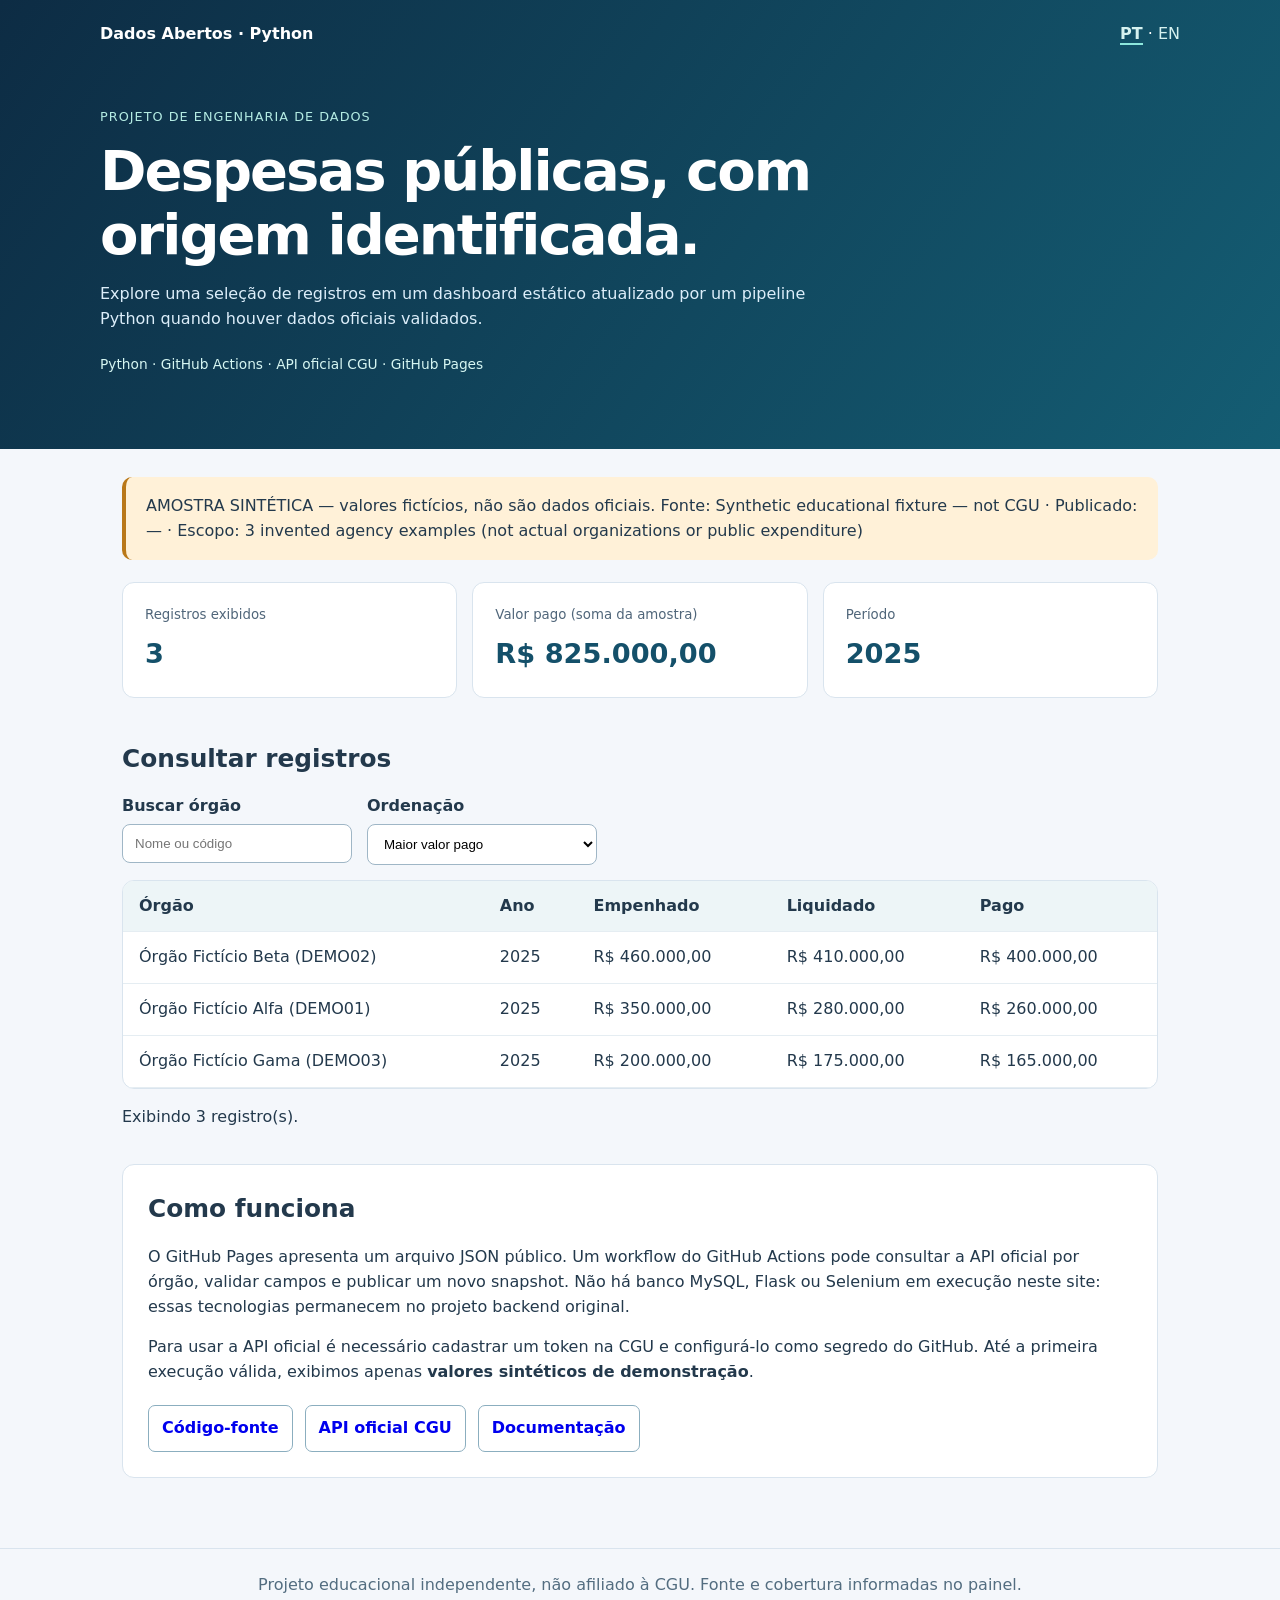
==== pt/index.html @ a643eb09 "Add bilingual Pages dashboard and guarded official CGU snapshot refresh workflow" ====
<!doctype html><html lang="pt-BR"><head><meta charset="utf-8"><meta name="viewport" content="width=device-width,initial-scale=1"><meta name="description" content="Dashboard público bilíngue de despesas federais, com fonte e data de coleta identificadas."><title>Despesas Públicas | Python & Dados Abertos</title><link rel="stylesheet" href="../assets/dashboard.css"></head><body data-lang="pt"><header><nav><strong>Dados Abertos · Python</strong><span><a href="../pt/" aria-current="page">PT</a> · <a href="../en/">EN</a></span></nav><p class="eyebrow">PROJETO DE ENGENHARIA DE DADOS</p><h1>Despesas públicas, com origem identificada.</h1><p>Explore uma seleção de registros em um dashboard estático atualizado por um pipeline Python quando houver dados oficiais validados.</p><div class="tags">Python · GitHub Actions · API oficial CGU · GitHub Pages</div></header><main><aside id="provenance" class="notice" role="status">Carregando a origem dos dados…</aside><section class="metrics"><article><small>Registros exibidos</small><strong id="total">—</strong></article><article><small>Valor pago (soma da amostra)</small><strong id="sum">—</strong></article><article><small>Período</small><strong id="period">—</strong></article></section><section><h2>Consultar registros</h2><div class="controls"><label>Buscar órgão <input id="query" type="search" placeholder="Nome ou código"></label><label>Ordenação<select id="sort"><option value="desc">Maior valor pago</option><option value="asc">Menor valor pago</option><option value="name">Nome do órgão</option></select></label></div><div class="tablewrap"><table><thead><tr><th>Órgão</th><th>Ano</th><th>Empenhado</th><th>Liquidado</th><th>Pago</th></tr></thead><tbody id="rows"><tr><td colspan="5">Carregando…</td></tr></tbody></table></div><p id="count"></p></section><section class="about"><h2>Como funciona</h2><p>O GitHub Pages apresenta um arquivo JSON público. Um workflow do GitHub Actions pode consultar a API oficial por órgão, validar campos e publicar um novo snapshot. Não há banco MySQL, Flask ou Selenium em execução neste site: essas tecnologias permanecem no projeto backend original.</p><p>Para usar a API oficial é necessário cadastrar um token na CGU e configurá-lo como segredo do GitHub. Até a primeira execução válida, exibimos apenas <b>valores sintéticos de demonstração</b>.</p><div class="links"><a href="https://github.com/Breno3B/portal-transparencia-scraping">Código-fonte</a><a href="https://portaldatransparencia.gov.br/api-de-dados">API oficial CGU</a><a href="https://github.com/Breno3B/portal-transparencia-scraping/blob/main/README.md">Documentação</a></div></section></main><footer>Projeto educacional independente, não afiliado à CGU. Fonte e cobertura informadas no painel.</footer><script src="../assets/dashboard.js" defer></script></body></html>
---- assets/dashboard.css ----
:root{font-family:system-ui,-apple-system,Segoe UI,Arial,sans-serif;color:#23394c;background:#f4f7fb}*{box-sizing:border-box}body{margin:0;line-height:1.55}header{background:linear-gradient(125deg,#0d2c44,#145d73);color:white;padding:22px max(22px,calc((100vw - 1080px)/2)) 74px}nav{display:flex;justify-content:space-between}nav a{color:#d6f2f0;text-decoration:none}nav a[aria-current]{border-bottom:2px solid #8de7dc;font-weight:700}.eyebrow{font-size:.8rem;color:#b4ece3;letter-spacing:.08em;margin-top:60px}h1{font-size:clamp(2rem,4.5vw,3.5rem);line-height:1.13;letter-spacing:-.035em;max-width:800px;margin:8px 0 16px}header p:not(.eyebrow){max-width:760px;color:#dceefa}.tags{margin-top:22px;color:#d6f6f2;font-size:.86rem}main{max-width:1080px;padding:28px 22px 70px;margin:auto}.notice{background:#e6f2fc;padding:17px 20px;border-radius:10px;border-left:4px solid #3888ae}.notice.sample{background:#fff1d8;border-color:#b97819}.metrics{display:grid;grid-template-columns:repeat(3,1fr);gap:15px;margin:22px 0}.metrics article{padding:22px;background:white;border-radius:12px;border:1px solid #d9e4ee}.metrics small{color:#50667a;display:block}.metrics strong{display:block;font-size:1.7rem;color:#14506a;margin-top:7px}h2{margin:42px 0 14px;font-size:1.55rem}.controls{display:flex;gap:15px;flex-wrap:wrap;margin:15px 0}.controls label{display:flex;flex-direction:column;gap:5px;font-weight:600}.controls input,.controls select{padding:11px 12px;border:1px solid #9fb6c6;border-radius:8px;min-width:230px;background:white}.tablewrap{overflow:auto;background:white;border:1px solid #d9e4ee;border-radius:12px}table{border-collapse:collapse;width:100%;min-width:700px}th,td{padding:13px 16px;text-align:left;border-bottom:1px solid #e5edf2}th{background:#edf5f7}td:not(:first-child){font-variant-numeric:tabular-nums}.about{background:white;border:1px solid #d9e4ee;border-radius:12px;padding:25px;margin-top:35px}.about h2{margin-top:0}.links{display:flex;gap:12px;flex-wrap:wrap;margin-top:20px}.links a{border:1px solid #8baebf;padding:10px 13px;border-radius:7px;text-decoration:none;font-weight:600}footer{text-align:center;padding:24px;color:#536d80;border-top:1px solid #d9e4ee}@media(max-width:650px){.metrics{grid-template-columns:1fr}header{padding:20px 22px 60px}.eyebrow{margin-top:48px}}
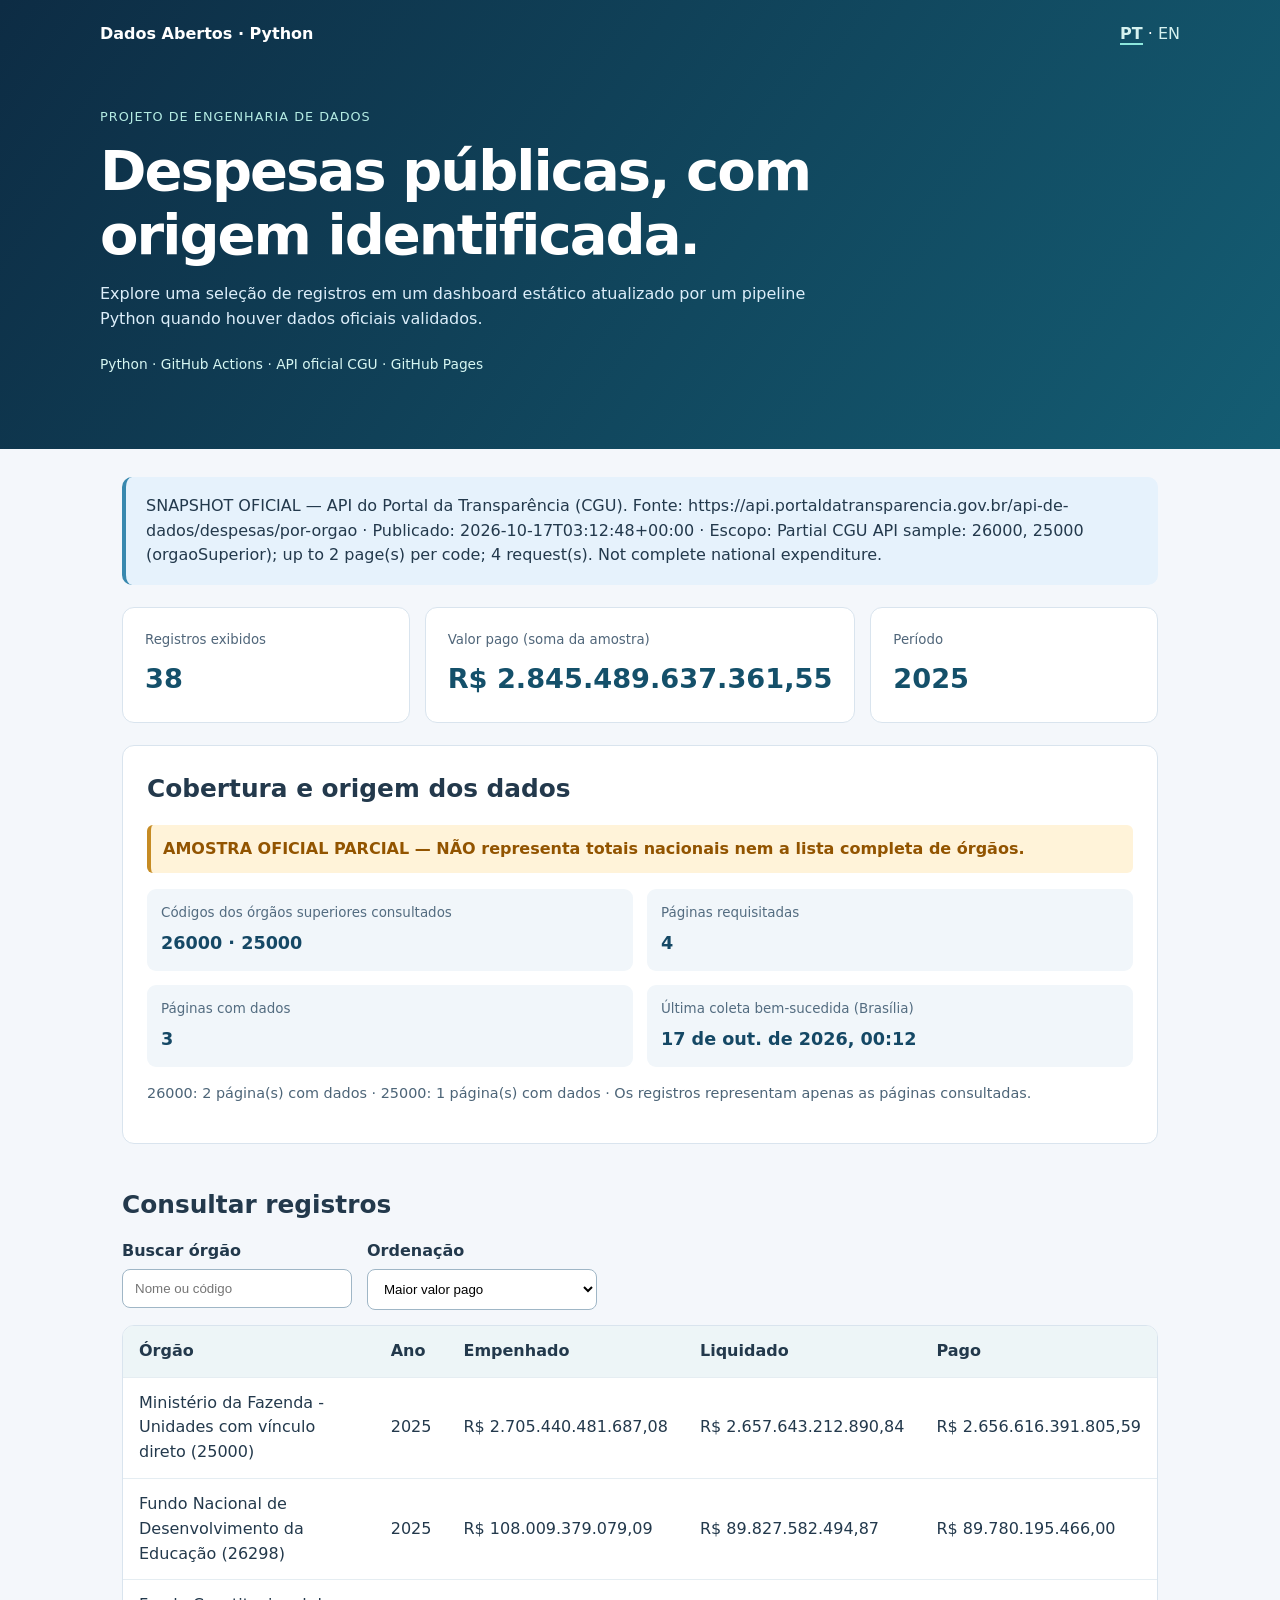
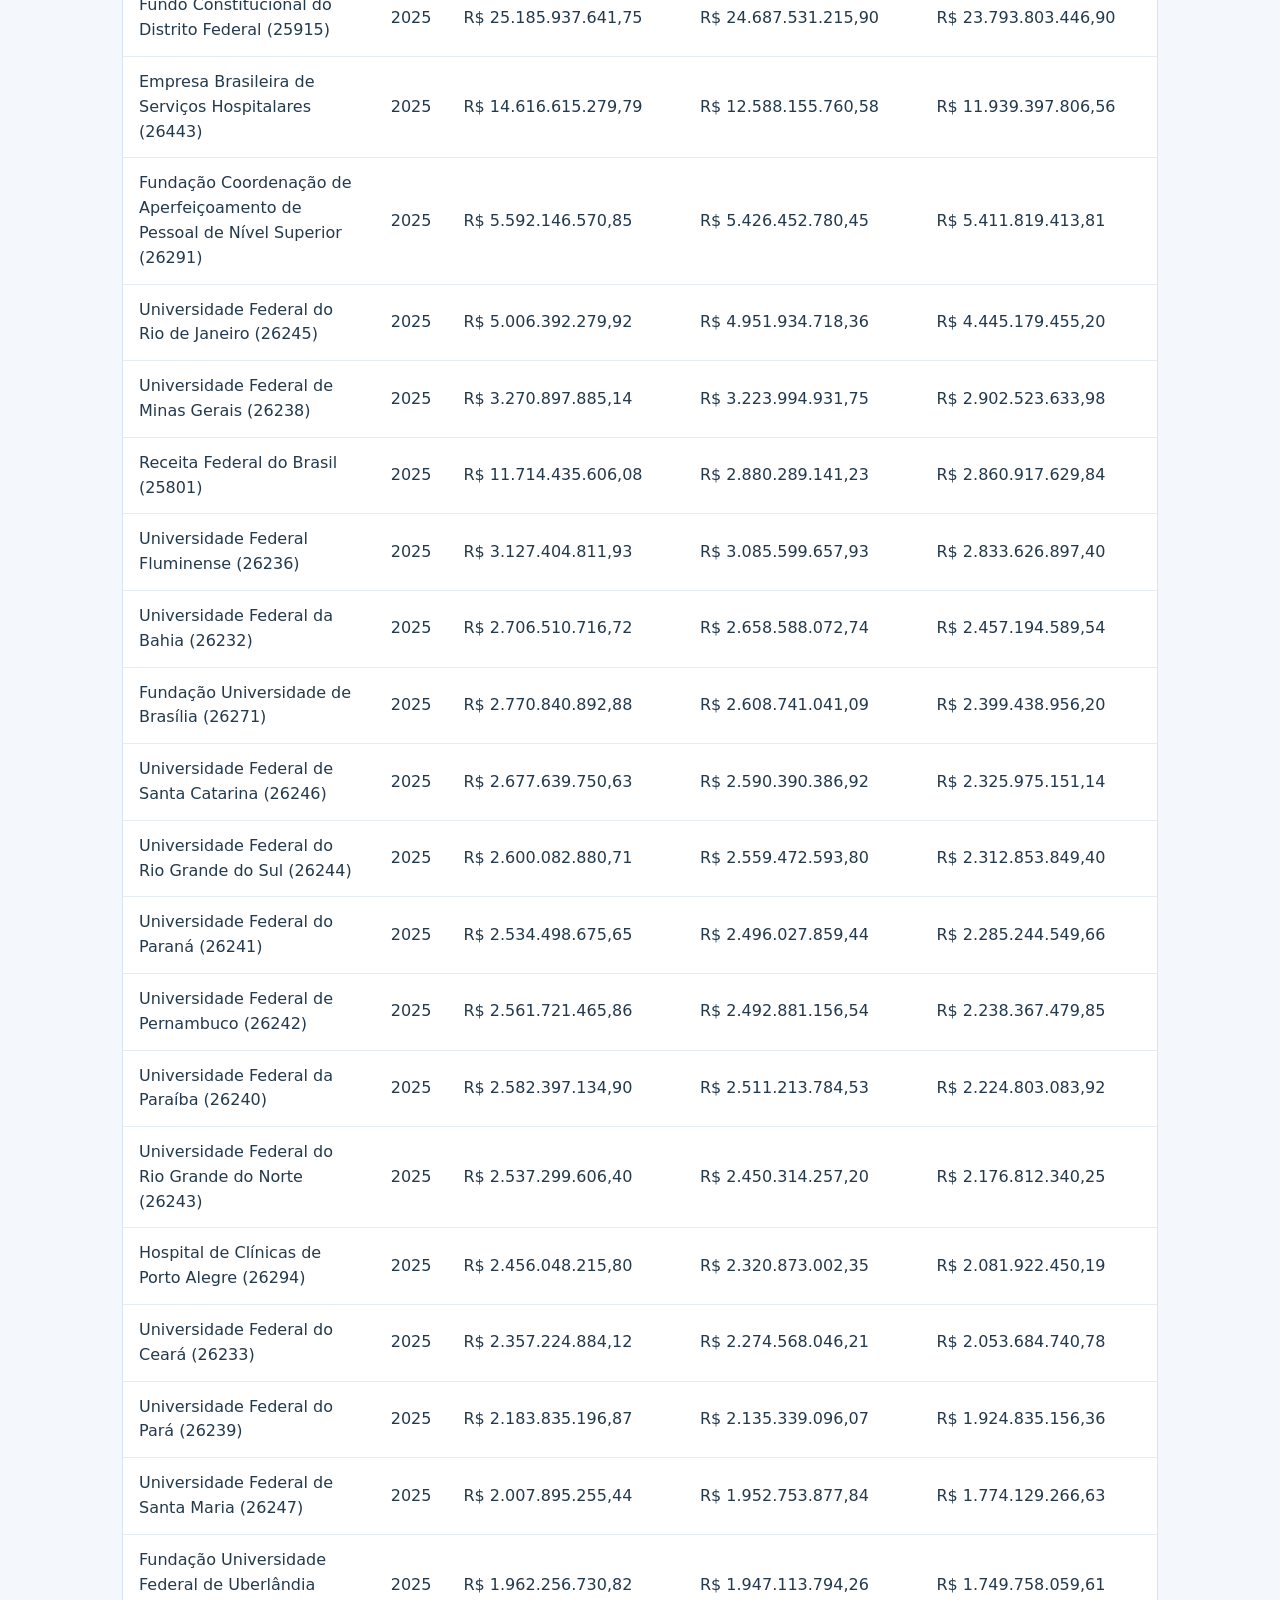
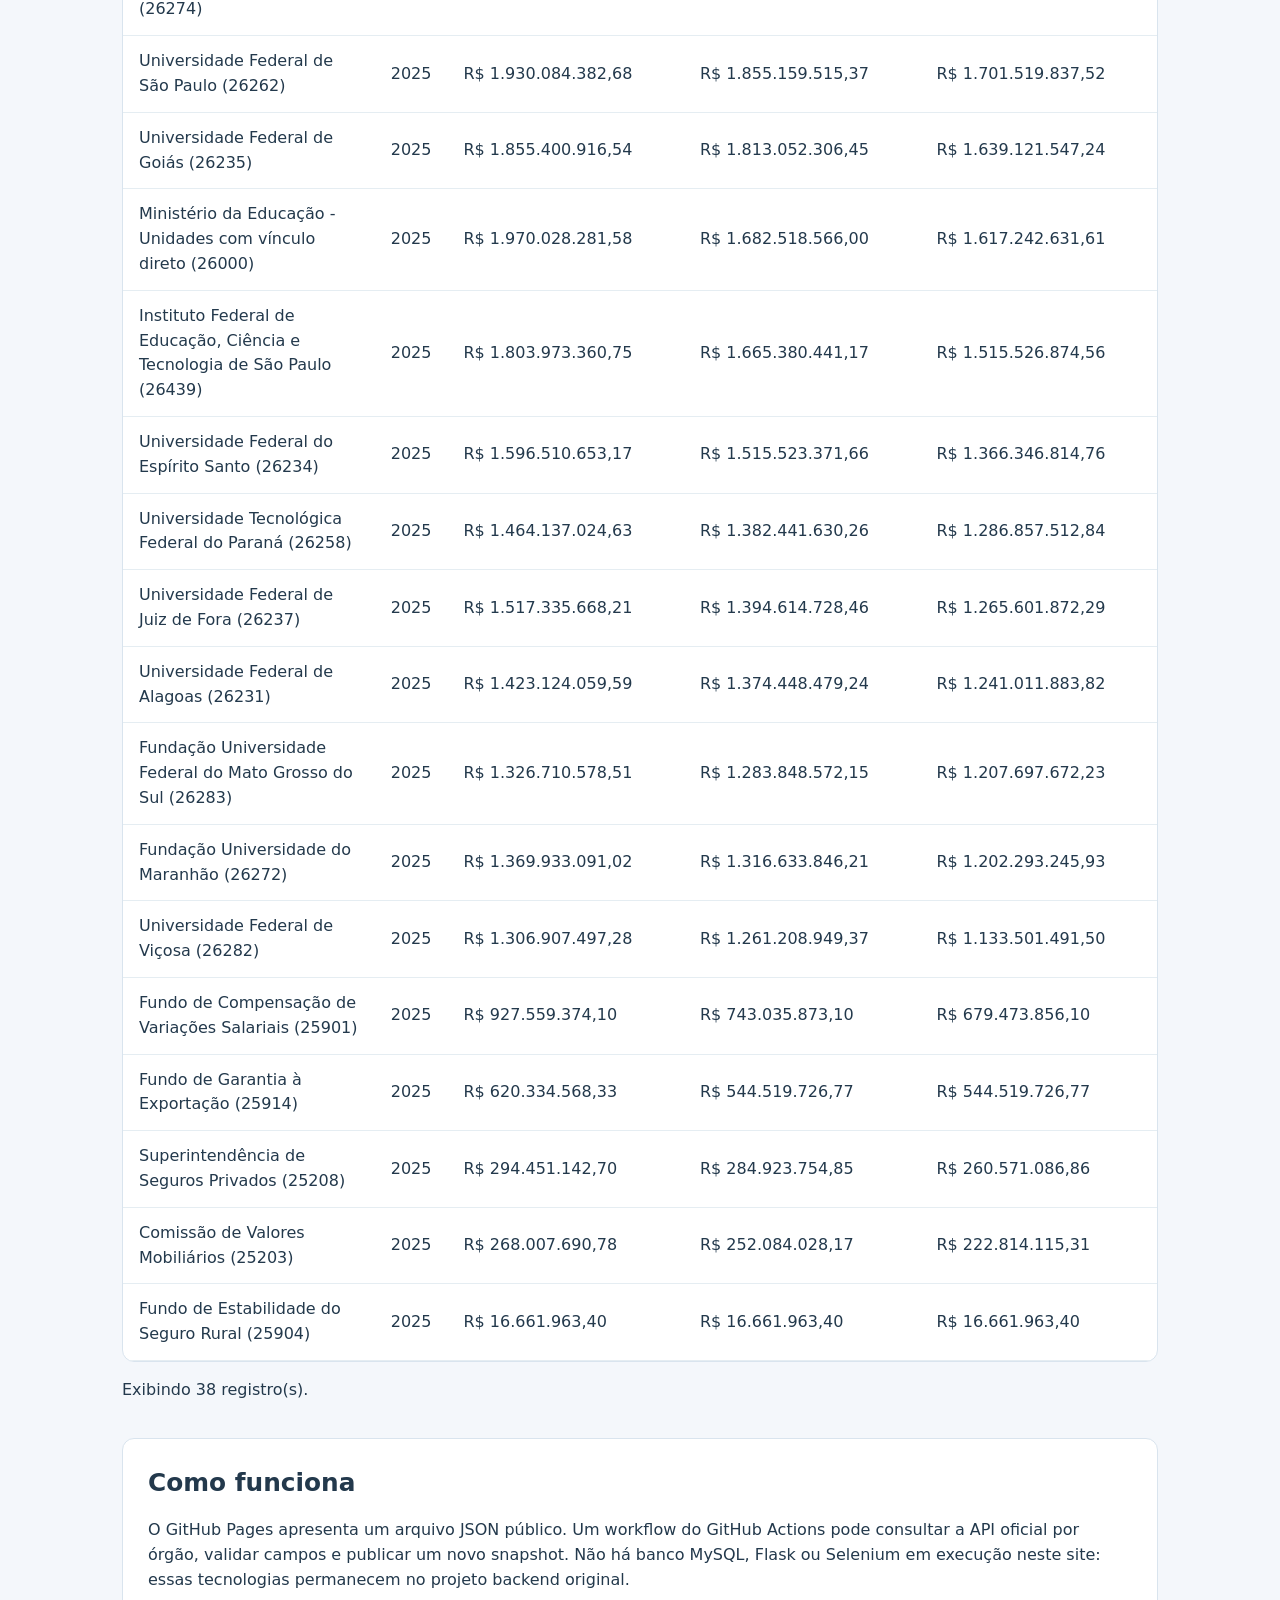
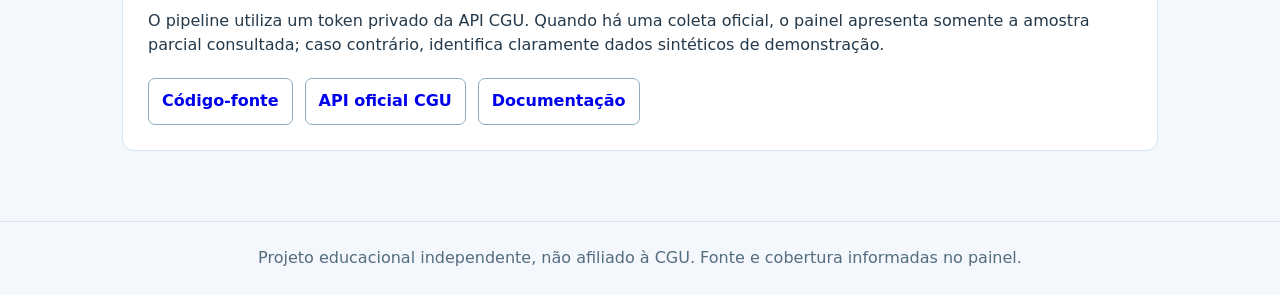
==== commit a3ba99cb: "Show verified CGU sample coverage and update time in bilingual dashboard" ====
--- a/pt/index.html
+++ b/pt/index.html
@@ -1 +1 @@
-<!doctype html><html lang="pt-BR"><head><meta charset="utf-8"><meta name="viewport" content="width=device-width,initial-scale=1"><meta name="description" content="Dashboard público bilíngue de despesas federais, com fonte e data de coleta identificadas."><title>Despesas Públicas | Python & Dados Abertos</title><link rel="stylesheet" href="../assets/dashboard.css"></head><body data-lang="pt"><header><nav><strong>Dados Abertos · Python</strong><span><a href="../pt/" aria-current="page">PT</a> · <a href="../en/">EN</a></span></nav><p class="eyebrow">PROJETO DE ENGENHARIA DE DADOS</p><h1>Despesas públicas, com origem identificada.</h1><p>Explore uma seleção de registros em um dashboard estático atualizado por um pipeline Python quando houver dados oficiais validados.</p><div class="tags">Python · GitHub Actions · API oficial CGU · GitHub Pages</div></header><main><aside id="provenance" class="notice" role="status">Carregando a origem dos dados…</aside><section class="metrics"><article><small>Registros exibidos</small><strong id="total">—</strong></article><article><small>Valor pago (soma da amostra)</small><strong id="sum">—</strong></article><article><small>Período</small><strong id="period">—</strong></article></section><section><h2>Consultar registros</h2><div class="controls"><label>Buscar órgão <input id="query" type="search" placeholder="Nome ou código"></label><label>Ordenação<select id="sort"><option value="desc">Maior valor pago</option><option value="asc">Menor valor pago</option><option value="name">Nome do órgão</option></select></label></div><div class="tablewrap"><table><thead><tr><th>Órgão</th><th>Ano</th><th>Empenhado</th><th>Liquidado</th><th>Pago</th></tr></thead><tbody id="rows"><tr><td colspan="5">Carregando…</td></tr></tbody></table></div><p id="count"></p></section><section class="about"><h2>Como funciona</h2><p>O GitHub Pages apresenta um arquivo JSON público. Um workflow do GitHub Actions pode consultar a API oficial por órgão, validar campos e publicar um novo snapshot. Não há banco MySQL, Flask ou Selenium em execução neste site: essas tecnologias permanecem no projeto backend original.</p><p>Para usar a API oficial é necessário cadastrar um token na CGU e configurá-lo como segredo do GitHub. Até a primeira execução válida, exibimos apenas <b>valores sintéticos de demonstração</b>.</p><div class="links"><a href="https://github.com/Breno3B/portal-transparencia-scraping">Código-fonte</a><a href="https://portaldatransparencia.gov.br/api-de-dados">API oficial CGU</a><a href="https://github.com/Breno3B/portal-transparencia-scraping/blob/main/README.md">Documentação</a></div></section></main><footer>Projeto educacional independente, não afiliado à CGU. Fonte e cobertura informadas no painel.</footer><script src="../assets/dashboard.js" defer></script></body></html>+<!doctype html><html lang="pt-BR"><head><meta charset="utf-8"><meta name="viewport" content="width=device-width,initial-scale=1"><meta name="description" content="Dashboard público bilíngue de despesas federais, com fonte e data de coleta identificadas."><title>Despesas Públicas | Python & Dados Abertos</title><link rel="stylesheet" href="../assets/dashboard.css"></head><body data-lang="pt"><header><nav><strong>Dados Abertos · Python</strong><span><a href="../pt/" aria-current="page">PT</a> · <a href="../en/">EN</a></span></nav><p class="eyebrow">PROJETO DE ENGENHARIA DE DADOS</p><h1>Despesas públicas, com origem identificada.</h1><p>Explore uma seleção de registros em um dashboard estático atualizado por um pipeline Python quando houver dados oficiais validados.</p><div class="tags">Python · GitHub Actions · API oficial CGU · GitHub Pages</div></header><main><aside id="provenance" class="notice" role="status">Carregando a origem dos dados…</aside><section class="metrics"><article><small>Registros exibidos</small><strong id="total">—</strong></article><article><small>Valor pago (soma da amostra)</small><strong id="sum">—</strong></article><article><small>Período</small><strong id="period">—</strong></article></section><section class="coverage"><h2>Cobertura e origem dos dados</h2><p class="coverage-warning" id="coverage-warning">Carregando cobertura…</p><div class="coverage-grid"><div><span>Códigos dos órgãos superiores consultados</span><strong id="agencies">—</strong></div><div><span>Páginas requisitadas</span><strong id="pages">—</strong></div><div><span>Páginas com dados</span><strong id="nonempty-pages">—</strong></div><div><span>Última coleta bem-sucedida (Brasília)</span><strong id="updated">—</strong></div></div><p id="coverage-details" class="coverage-details"></p></section><section><h2>Consultar registros</h2><div class="controls"><label>Buscar órgão <input id="query" type="search" placeholder="Nome ou código"></label><label>Ordenação<select id="sort"><option value="desc">Maior valor pago</option><option value="asc">Menor valor pago</option><option value="name">Nome do órgão</option></select></label></div><div class="tablewrap"><table><thead><tr><th>Órgão</th><th>Ano</th><th>Empenhado</th><th>Liquidado</th><th>Pago</th></tr></thead><tbody id="rows"><tr><td colspan="5">Carregando…</td></tr></tbody></table></div><p id="count"></p></section><section class="about"><h2>Como funciona</h2><p>O GitHub Pages apresenta um arquivo JSON público. Um workflow do GitHub Actions pode consultar a API oficial por órgão, validar campos e publicar um novo snapshot. Não há banco MySQL, Flask ou Selenium em execução neste site: essas tecnologias permanecem no projeto backend original.</p><p>O pipeline utiliza um token privado da API CGU. Quando há uma coleta oficial, o painel apresenta somente a amostra parcial consultada; caso contrário, identifica claramente dados sintéticos de demonstração.</p><div class="links"><a href="https://github.com/Breno3B/portal-transparencia-scraping">Código-fonte</a><a href="https://portaldatransparencia.gov.br/api-de-dados">API oficial CGU</a><a href="https://github.com/Breno3B/portal-transparencia-scraping/blob/main/README.md">Documentação</a></div></section></main><footer>Projeto educacional independente, não afiliado à CGU. Fonte e cobertura informadas no painel.</footer><script src="../assets/dashboard.js" defer></script></body></html>
--- a/assets/dashboard.css
+++ b/assets/dashboard.css
@@ -1 +1 @@
-:root{font-family:system-ui,-apple-system,Segoe UI,Arial,sans-serif;color:#23394c;background:#f4f7fb}*{box-sizing:border-box}body{margin:0;line-height:1.55}header{background:linear-gradient(125deg,#0d2c44,#145d73);color:white;padding:22px max(22px,calc((100vw - 1080px)/2)) 74px}nav{display:flex;justify-content:space-between}nav a{color:#d6f2f0;text-decoration:none}nav a[aria-current]{border-bottom:2px solid #8de7dc;font-weight:700}.eyebrow{font-size:.8rem;color:#b4ece3;letter-spacing:.08em;margin-top:60px}h1{font-size:clamp(2rem,4.5vw,3.5rem);line-height:1.13;letter-spacing:-.035em;max-width:800px;margin:8px 0 16px}header p:not(.eyebrow){max-width:760px;color:#dceefa}.tags{margin-top:22px;color:#d6f6f2;font-size:.86rem}main{max-width:1080px;padding:28px 22px 70px;margin:auto}.notice{background:#e6f2fc;padding:17px 20px;border-radius:10px;border-left:4px solid #3888ae}.notice.sample{background:#fff1d8;border-color:#b97819}.metrics{display:grid;grid-template-columns:repeat(3,1fr);gap:15px;margin:22px 0}.metrics article{padding:22px;background:white;border-radius:12px;border:1px solid #d9e4ee}.metrics small{color:#50667a;display:block}.metrics strong{display:block;font-size:1.7rem;color:#14506a;margin-top:7px}h2{margin:42px 0 14px;font-size:1.55rem}.controls{display:flex;gap:15px;flex-wrap:wrap;margin:15px 0}.controls label{display:flex;flex-direction:column;gap:5px;font-weight:600}.controls input,.controls select{padding:11px 12px;border:1px solid #9fb6c6;border-radius:8px;min-width:230px;background:white}.tablewrap{overflow:auto;background:white;border:1px solid #d9e4ee;border-radius:12px}table{border-collapse:collapse;width:100%;min-width:700px}th,td{padding:13px 16px;text-align:left;border-bottom:1px solid #e5edf2}th{background:#edf5f7}td:not(:first-child){font-variant-numeric:tabular-nums}.about{background:white;border:1px solid #d9e4ee;border-radius:12px;padding:25px;margin-top:35px}.about h2{margin-top:0}.links{display:flex;gap:12px;flex-wrap:wrap;margin-top:20px}.links a{border:1px solid #8baebf;padding:10px 13px;border-radius:7px;text-decoration:none;font-weight:600}footer{text-align:center;padding:24px;color:#536d80;border-top:1px solid #d9e4ee}@media(max-width:650px){.metrics{grid-template-columns:1fr}header{padding:20px 22px 60px}.eyebrow{margin-top:48px}}+:root{font-family:system-ui,-apple-system,Segoe UI,Arial,sans-serif;color:#23394c;background:#f4f7fb}*{box-sizing:border-box}body{margin:0;line-height:1.55}header{background:linear-gradient(125deg,#0d2c44,#145d73);color:white;padding:22px max(22px,calc((100vw - 1080px)/2)) 74px}nav{display:flex;justify-content:space-between}nav a{color:#d6f2f0;text-decoration:none}nav a[aria-current]{border-bottom:2px solid #8de7dc;font-weight:700}.eyebrow{font-size:.8rem;color:#b4ece3;letter-spacing:.08em;margin-top:60px}h1{font-size:clamp(2rem,4.5vw,3.5rem);line-height:1.13;letter-spacing:-.035em;max-width:800px;margin:8px 0 16px}header p:not(.eyebrow){max-width:760px;color:#dceefa}.tags{margin-top:22px;color:#d6f6f2;font-size:.86rem}main{max-width:1080px;padding:28px 22px 70px;margin:auto}.notice{background:#e6f2fc;padding:17px 20px;border-radius:10px;border-left:4px solid #3888ae}.notice.sample{background:#fff1d8;border-color:#b97819}.metrics{display:grid;grid-template-columns:repeat(3,1fr);gap:15px;margin:22px 0}.metrics article{padding:22px;background:white;border-radius:12px;border:1px solid #d9e4ee}.metrics small{color:#50667a;display:block}.metrics strong{display:block;font-size:1.7rem;color:#14506a;margin-top:7px}h2{margin:42px 0 14px;font-size:1.55rem}.controls{display:flex;gap:15px;flex-wrap:wrap;margin:15px 0}.controls label{display:flex;flex-direction:column;gap:5px;font-weight:600}.controls input,.controls select{padding:11px 12px;border:1px solid #9fb6c6;border-radius:8px;min-width:230px;background:white}.tablewrap{overflow:auto;background:white;border:1px solid #d9e4ee;border-radius:12px}table{border-collapse:collapse;width:100%;min-width:700px}th,td{padding:13px 16px;text-align:left;border-bottom:1px solid #e5edf2}th{background:#edf5f7}td:not(:first-child){font-variant-numeric:tabular-nums}.about{background:white;border:1px solid #d9e4ee;border-radius:12px;padding:25px;margin-top:35px}.about h2{margin-top:0}.links{display:flex;gap:12px;flex-wrap:wrap;margin-top:20px}.links a{border:1px solid #8baebf;padding:10px 13px;border-radius:7px;text-decoration:none;font-weight:600}footer{text-align:center;padding:24px;color:#536d80;border-top:1px solid #d9e4ee}@media(max-width:650px){.metrics{grid-template-columns:1fr}header{padding:20px 22px 60px}.eyebrow{margin-top:48px}}.coverage{background:#fff;border:1px solid #d9e4ee;border-radius:12px;padding:24px;margin:22px 0}.coverage h2{margin:0 0 10px}.coverage-warning{font-weight:700;color:#925400;background:#fff3d9;border-left:4px solid #c68b23;border-radius:6px;padding:12px}.coverage-grid{display:grid;grid-template-columns:repeat(2,minmax(0,1fr));gap:14px}.coverage-grid>div{background:#f1f6fa;border-radius:9px;padding:14px;overflow-wrap:anywhere}.coverage-grid span{display:block;color:#536c80;font-size:.84rem}.coverage-grid strong{display:block;margin-top:6px;color:#154865;font-size:1.1rem}.coverage-details{font-size:.9rem;color:#4d6578}@media(max-width:650px){.coverage-grid{grid-template-columns:1fr}}
